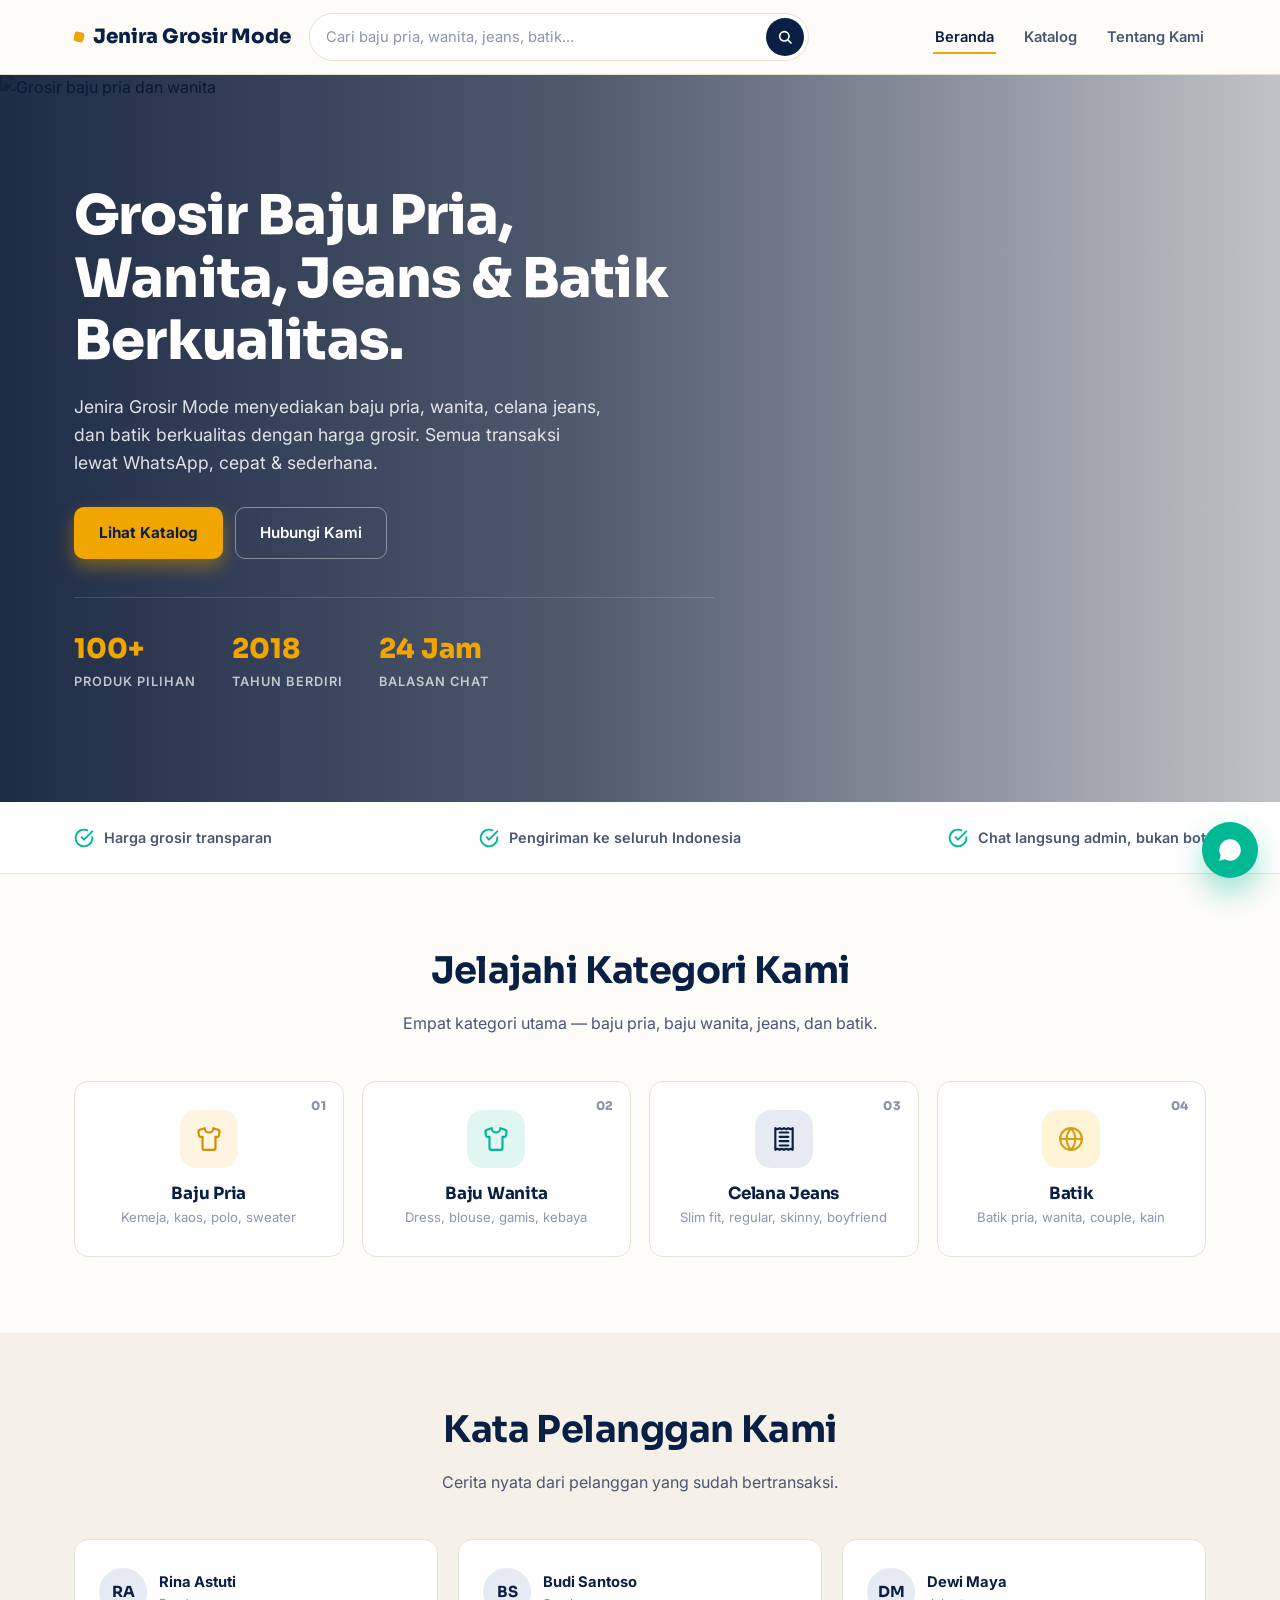
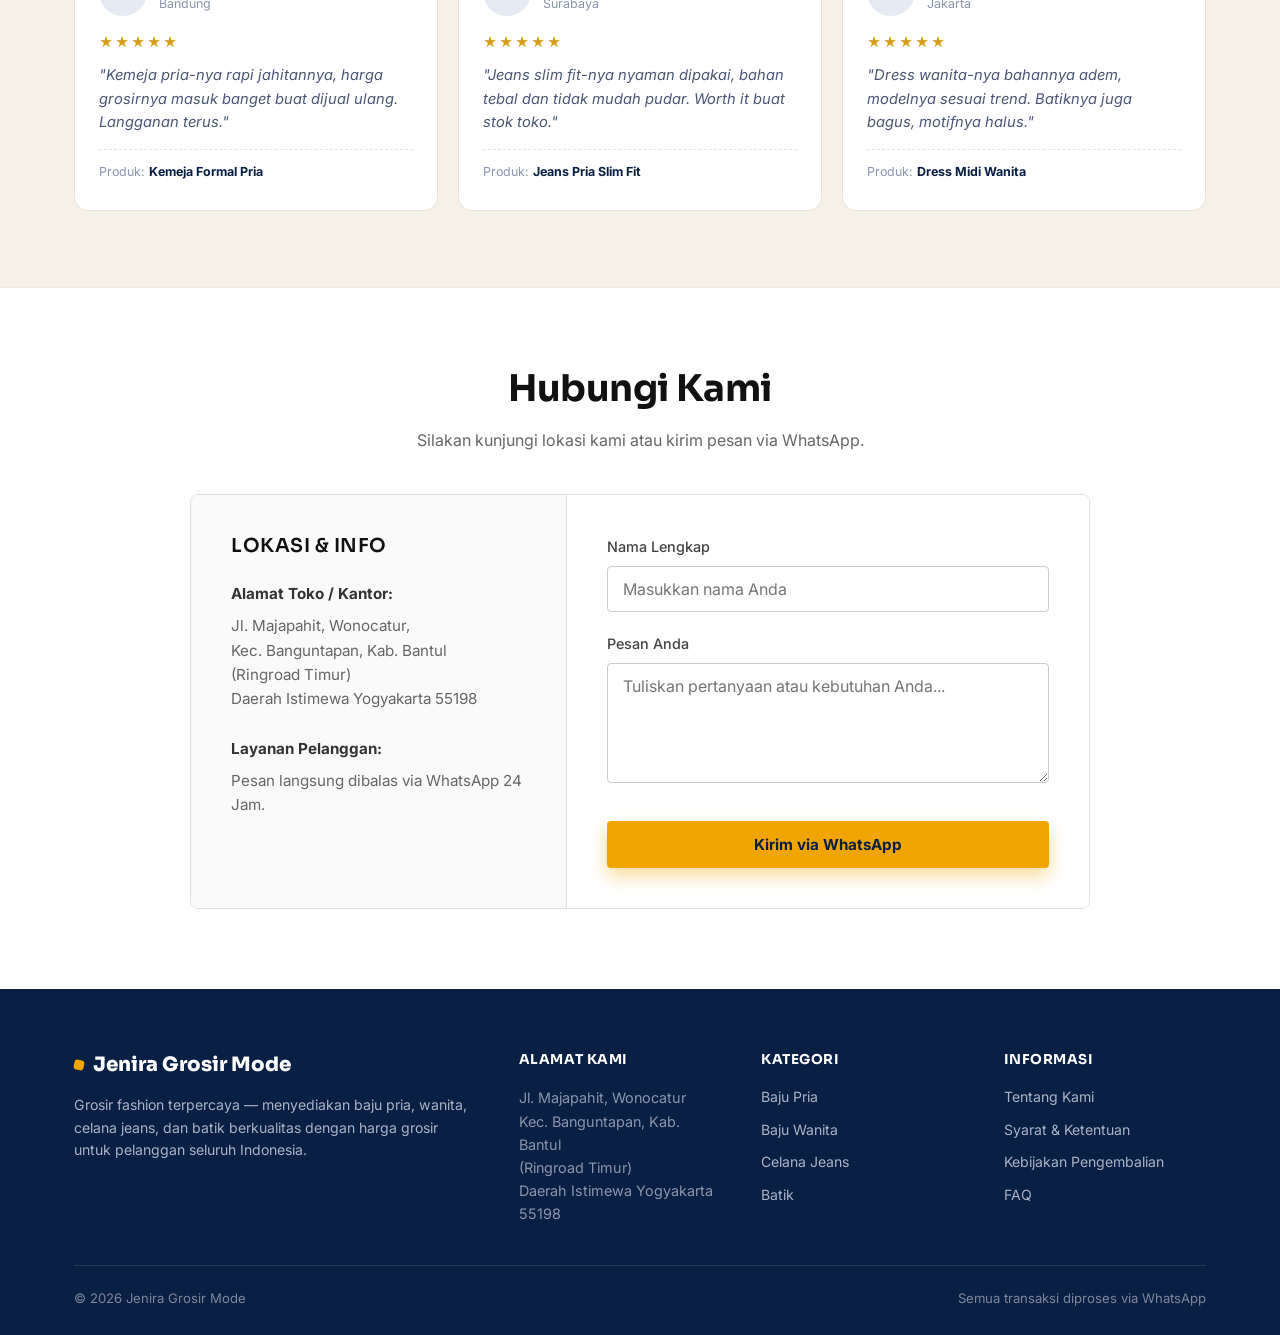
==== index.html @ 282722ea "first commit" ====
<!doctype html>
<html lang="id">
  <head>
    <meta charset="UTF-8" />
    <meta name="viewport" content="width=device-width, initial-scale=1.0" />
    <title>Jenira Grosir Mode — Grosir Baju Pria, Wanita, Jeans & Batik</title>
    <meta
      name="description"
      content="Jenira Grosir Mode: grosir fashion — baju pria, wanita, celana jeans, dan batik berkualitas dengan harga grosir. Pesan langsung via WhatsApp."
    />
    <link rel="stylesheet" href="style.css" />
  </head>
  <body>
    <!-- NAVBAR -->
    <nav class="navbar">
      <div class="container">
        <a href="index.html" class="logo"
          ><span class="dot"></span>Jenira Grosir Mode</a
        >
        <form class="search-bar" id="searchForm" role="search">
          <input
            type="text"
            id="searchInput"
            placeholder="Cari baju pria, wanita, jeans, batik..."
          />
          <button type="submit" aria-label="Cari">
            <svg
              viewBox="0 0 24 24"
              fill="none"
              stroke="currentColor"
              stroke-width="2.5"
              stroke-linecap="round"
            >
              <circle cx="11" cy="11" r="7"></circle>
              <line x1="21" y1="21" x2="16.65" y2="16.65"></line>
            </svg>
          </button>
        </form>
        <ul class="nav-menu">
          <li><a href="index.html" class="active">Beranda</a></li>
          <li><a href="katalog.html">Katalog</a></li>
          <li><a href="tentang.html">Tentang Kami</a></li>
        </ul>
        <button class="hamburger" id="hamburger" aria-label="Menu">
          <svg
            viewBox="0 0 24 24"
            fill="none"
            stroke="currentColor"
            stroke-width="2"
            stroke-linecap="round"
          >
            <line x1="3" y1="6" x2="21" y2="6"></line>
            <line x1="3" y1="12" x2="21" y2="12"></line>
            <line x1="3" y1="18" x2="21" y2="18"></line>
          </svg>
        </button>
      </div>
      <div class="mobile-menu" id="mobileMenu">
        <a href="index.html">Beranda</a>
        <a href="katalog.html">Katalog Produk</a>
        <a href="katalog.html#baju-pria">Baju Pria</a>
        <a href="katalog.html#baju-wanita">Baju Wanita</a>
        <a href="katalog.html#jeans">Celana Jeans</a>
        <a href="katalog.html#batik">Batik</a>
        <a href="tentang.html">Tentang Kami</a>
        <a href="tnc.html">Syarat & Ketentuan</a>
        <a href="refund.html">Kebijakan Pengembalian</a>
        <a href="faq.html">FAQ</a>
        <a href="#contact">Kontak</a>
      </div>
    </nav>

    <!-- HERO -->
    <section class="hero">
      <div class="hero-bg">
        <img
          src="https://images.pexels.com/photos/5239067/pexels-photo-5239067.jpeg?auto=compress&cs=tinysrgb&w=1600"
          alt="Grosir baju pria dan wanita"
        />
      </div>
      <div class="container">
        <div class="hero-inner">
          <h1>Grosir Baju Pria, Wanita, Jeans &amp; Batik Berkualitas.</h1>
          <p class="lead">
            Jenira Grosir Mode menyediakan baju pria, wanita, celana jeans, dan
            batik berkualitas dengan harga grosir. Semua transaksi lewat
            WhatsApp, cepat &amp; sederhana.
          </p>
          <div class="hero-cta">
            <a href="katalog.html" class="btn btn-accent">Lihat Katalog</a>
            <a href="#contact" class="btn btn-outline-light">Hubungi Kami</a>
          </div>
          <div class="hero-stats">
            <div class="hero-stat">
              <strong>100+</strong><span>Produk Pilihan</span>
            </div>
            <div class="hero-stat">
              <strong>2018</strong><span>Tahun Berdiri</span>
            </div>
            <div class="hero-stat">
              <strong>24 Jam</strong><span>Balasan Chat</span>
            </div>
          </div>
        </div>
      </div>
    </section>

    <!-- TRUST STRIP -->
    <div class="trust-strip">
      <div class="container">
        <div class="trust-item">
          <svg
            viewBox="0 0 24 24"
            fill="none"
            stroke="currentColor"
            stroke-width="2.2"
            stroke-linecap="round"
            stroke-linejoin="round"
          >
            <path d="M22 11.08V12a10 10 0 1 1-5.93-9.14"></path>
            <polyline points="22 4 12 14.01 9 11.01"></polyline>
          </svg>
          Harga grosir transparan
        </div>
        <div class="trust-item">
          <svg
            viewBox="0 0 24 24"
            fill="none"
            stroke="currentColor"
            stroke-width="2.2"
            stroke-linecap="round"
            stroke-linejoin="round"
          >
            <path d="M22 11.08V12a10 10 0 1 1-5.93-9.14"></path>
            <polyline points="22 4 12 14.01 9 11.01"></polyline>
          </svg>
          Pengiriman ke seluruh Indonesia
        </div>
        <div class="trust-item">
          <svg
            viewBox="0 0 24 24"
            fill="none"
            stroke="currentColor"
            stroke-width="2.2"
            stroke-linecap="round"
            stroke-linejoin="round"
          >
            <path d="M22 11.08V12a10 10 0 1 1-5.93-9.14"></path>
            <polyline points="22 4 12 14.01 9 11.01"></polyline>
          </svg>
          Chat langsung admin, bukan bot
        </div>
      </div>
    </div>

    <!-- KATEGORI -->
    <section>
      <div class="container">
        <div class="section-head center">
          <h2>Jelajahi Kategori Kami</h2>
          <p>Empat kategori utama — baju pria, baju wanita, jeans, dan batik.</p>
        </div>
        <div class="cat-grid">
          <a href="katalog.html#baju-pria" class="cat-card c-baju">
            <span class="cat-num">01</span>
            <div class="cat-icon">
              <svg
                viewBox="0 0 24 24"
                fill="none"
                stroke="currentColor"
                stroke-width="2"
                stroke-linecap="round"
                stroke-linejoin="round"
              >
                <path
                  d="M20.38 3.46 16 2a4 4 0 0 1-8 0L3.62 3.46a2 2 0 0 0-1.34 2.23l.58 3.47a1 1 0 0 0 .99.84H6v10a2 2 0 0 0 2 2h8a2 2 0 0 0 2-2V10h2.15a1 1 0 0 0 .99-.84l.58-3.47a2 2 0 0 0-1.34-2.23z"
                ></path>
              </svg>
            </div>
            <h3>Baju Pria</h3>
            <p>Kemeja, kaos, polo, sweater</p>
          </a>
          <a href="katalog.html#baju-wanita" class="cat-card c-software">
            <span class="cat-num">02</span>
            <div class="cat-icon">
              <svg
                viewBox="0 0 24 24"
                fill="none"
                stroke="currentColor"
                stroke-width="2"
                stroke-linecap="round"
                stroke-linejoin="round"
              >
                <path
                  d="M20.38 3.46 16 2a4 4 0 0 1-8 0L3.62 3.46a2 2 0 0 0-1.34 2.23l.58 3.47a1 1 0 0 0 .99.84H6v10a2 2 0 0 0 2 2h8a2 2 0 0 0 2-2V10h2.15a1 1 0 0 0 .99-.84l.58-3.47a2 2 0 0 0-1.34-2.23z"
                ></path>
              </svg>
            </div>
            <h3>Baju Wanita</h3>
            <p>Dress, blouse, gamis, kebaya</p>
          </a>
          <a href="katalog.html#jeans" class="cat-card c-tour">
            <span class="cat-num">03</span>
            <div class="cat-icon">
              <svg
                viewBox="0 0 24 24"
                fill="none"
                stroke="currentColor"
                stroke-width="2"
                stroke-linecap="round"
                stroke-linejoin="round"
              >
                <path d="M4 2v20l2-1 2 1 2-1 2 1 2-1 2 1 2-1 2 1V2l-2 1-2-1-2 1-2-1-2 1-2-1-2 1Z" />
                <path d="M8 6h8M8 10h8M8 14h8M8 18h8" />
              </svg>
            </div>
            <h3>Celana Jeans</h3>
            <p>Slim fit, regular, skinny, boyfriend</p>
          </a>
          <a href="katalog.html#batik" class="cat-card c-batik">
            <span class="cat-num">04</span>
            <div class="cat-icon">
              <svg
                viewBox="0 0 24 24"
                fill="none"
                stroke="currentColor"
                stroke-width="2"
                stroke-linecap="round"
                stroke-linejoin="round"
              >
                <circle cx="12" cy="12" r="10" />
                <path d="M12 2a15.3 15.3 0 0 1 4 10 15.3 15.3 0 0 1-4 10 15.3 15.3 0 0 1-4-10 15.3 15.3 0 0 1 4-10z" />
                <path d="M2 12h20" />
              </svg>
            </div>
            <h3>Batik</h3>
            <p>Batik pria, wanita, couple, kain</p>
          </a>
        </div>
      </div>
    </section>

    <!-- ULASAN -->
    <section style="background: var(--bg-alt)">
      <div class="container">
        <div class="section-head center">
          <h2>Kata Pelanggan Kami</h2>
          <p>Cerita nyata dari pelanggan yang sudah bertransaksi.</p>
        </div>
        <div class="review-grid">
          <div class="review-card">
            <div class="review-head">
              <div class="review-avatar">RA</div>
              <div>
                <div class="review-name">Rina Astuti</div>
                <div class="review-loc">Bandung</div>
              </div>
            </div>
            <div class="review-stars">★★★★★</div>
            <p class="review-text">
              "Kemeja pria-nya rapi jahitannya, harga grosirnya masuk banget
              buat dijual ulang. Langganan terus."
            </p>
            <div class="review-produk">
              Produk: <strong>Kemeja Formal Pria</strong>
            </div>
          </div>
          <div class="review-card">
            <div class="review-head">
              <div class="review-avatar">BS</div>
              <div>
                <div class="review-name">Budi Santoso</div>
                <div class="review-loc">Surabaya</div>
              </div>
            </div>
            <div class="review-stars">★★★★★</div>
            <p class="review-text">
              "Jeans slim fit-nya nyaman dipakai, bahan tebal dan tidak mudah
              pudar. Worth it buat stok toko."
            </p>
            <div class="review-produk">
              Produk: <strong>Jeans Pria Slim Fit</strong>
            </div>
          </div>
          <div class="review-card">
            <div class="review-head">
              <div class="review-avatar">DM</div>
              <div>
                <div class="review-name">Dewi Maya</div>
                <div class="review-loc">Jakarta</div>
              </div>
            </div>
            <div class="review-stars">★★★★★</div>
            <p class="review-text">
              "Dress wanita-nya bahannya adem, modelnya sesuai trend. Batiknya
              juga bagus, motifnya halus."
            </p>
            <div class="review-produk">
              Produk: <strong>Dress Midi Wanita</strong>
            </div>
          </div>
        </div>
      </div>
    </section>

    <!-- KONTAK -->
    <section
      class="contact-section"
      id="contact"
      style="
        padding: 80px 0;
        background-color: #ffffff;
        border-top: 1px solid #eaeaea;
      "
    >
      <div class="container">
        <div class="section-head center" style="margin-bottom: 40px">
          <h2 style="color: #111">Hubungi Kami</h2>
          <p style="color: #666">
            Silakan kunjungi lokasi kami atau kirim pesan via WhatsApp.
          </p>
        </div>

        <div
          style="
            display: flex;
            flex-wrap: wrap;
            max-width: 900px;
            margin: 0 auto;
            border: 1px solid #e0e0e0;
            border-radius: 8px;
            overflow: hidden;
          "
        >
          <div
            style="
              flex: 1;
              min-width: 300px;
              background: #fafafa;
              padding: 40px;
              border-right: 1px solid #e0e0e0;
            "
          >
            <h3
              style="
                font-size: 1.2rem;
                margin-bottom: 25px;
                color: #111;
                font-weight: 600;
                text-transform: uppercase;
                letter-spacing: 0.5px;
              "
            >
              Lokasi & Info
            </h3>

            <div style="margin-bottom: 25px">
              <strong
                style="
                  display: block;
                  margin-bottom: 8px;
                  font-size: 0.95rem;
                  color: #333;
                "
                >Alamat Toko / Kantor:</strong
              >
              <p
                style="
                  margin: 0;
                  line-height: 1.6;
                  font-size: 0.95rem;
                  color: #666;
                "
              >
                Jl. Majapahit, Wonocatur,<br />
                Kec. Banguntapan, Kab. Bantul<br />
                (Ringroad Timur)<br />
                Daerah Istimewa Yogyakarta 55198
              </p>
            </div>

            <div style="margin-bottom: 25px">
              <strong
                style="
                  display: block;
                  margin-bottom: 8px;
                  font-size: 0.95rem;
                  color: #333;
                "
                >Layanan Pelanggan:</strong
              >
              <p style="margin: 0; font-size: 0.95rem; color: #666">
                Pesan langsung dibalas via WhatsApp 24 Jam.
              </p>
            </div>
          </div>

          <div
            style="
              flex: 1.5;
              min-width: 300px;
              padding: 40px;
              background: #ffffff;
            "
          >
            <form
              id="contactForm"
              style="display: flex; flex-direction: column; gap: 20px"
            >
              <div class="form-group" style="margin-bottom: 0">
                <label
                  for="nama"
                  style="
                    display: block;
                    margin-bottom: 8px;
                    font-weight: 500;
                    font-size: 0.9rem;
                    color: #444;
                  "
                  >Nama Lengkap</label
                >
                <input
                  type="text"
                  id="nama"
                  required
                  placeholder="Masukkan nama Anda"
                  style="
                    width: 100%;
                    box-sizing: border-box;
                    padding: 12px 15px;
                    border: 1px solid #ccc;
                    border-radius: 4px;
                    font-size: 1rem;
                    outline: none;
                    background: #fff;
                    transition: border-color 0.2s;
                  "
                  onfocus="this.style.borderColor = '#888'"
                  onblur="this.style.borderColor = '#ccc'"
                />
              </div>

              <div class="form-group" style="margin-bottom: 0">
                <label
                  for="pesan"
                  style="
                    display: block;
                    margin-bottom: 8px;
                    font-weight: 500;
                    font-size: 0.9rem;
                    color: #444;
                  "
                  >Pesan Anda</label
                >
                <textarea
                  id="pesan"
                  required
                  placeholder="Tuliskan pertanyaan atau kebutuhan Anda..."
                  style="
                    width: 100%;
                    box-sizing: border-box;
                    padding: 12px 15px;
                    border: 1px solid #ccc;
                    border-radius: 4px;
                    font-size: 1rem;
                    outline: none;
                    min-height: 120px;
                    resize: vertical;
                    background: #fff;
                    transition: border-color 0.2s;
                  "
                  onfocus="this.style.borderColor = '#888'"
                  onblur="this.style.borderColor = '#ccc'"
                ></textarea>
              </div>

              <button
                type="submit"
                class="btn btn-accent btn-block"
                style="margin-top: 10px; border-radius: 4px"
              >
                Kirim via WhatsApp
              </button>
            </form>
          </div>
        </div>
      </div>
    </section>

    <!-- FOOTER -->
    <footer>
      <div class="container">
        <div class="footer-top">
          <div>
            <a href="index.html" class="logo"
              ><span class="dot"></span>Jenira Grosir Mode</a
            >
            <p>
              Grosir fashion terpercaya — menyediakan baju pria, wanita, celana
              jeans, dan batik berkualitas dengan harga grosir untuk pelanggan
              seluruh Indonesia.
            </p>
          </div>

          <div class="footer-col">
            <h5>Alamat Kami</h5>
            <address
              style="
                font-style: normal;
                opacity: 0.8;
                font-size: 0.9rem;
                line-height: 1.6;
              "
            >
              Jl. Majapahit, Wonocatur<br />
              Kec. Banguntapan, Kab. Bantul<br />
              (Ringroad Timur)<br />
              Daerah Istimewa Yogyakarta 55198
            </address>
          </div>

          <div class="footer-col">
            <h5>Kategori</h5>
            <a href="katalog.html#baju-pria">Baju Pria</a>
            <a href="katalog.html#baju-wanita">Baju Wanita</a>
            <a href="katalog.html#jeans">Celana Jeans</a>
            <a href="katalog.html#batik">Batik</a>
          </div>

          <div class="footer-col">
            <h5>Informasi</h5>
            <a href="tentang.html">Tentang Kami</a>
            <a href="tnc.html">Syarat & Ketentuan</a>
            <a href="refund.html">Kebijakan Pengembalian</a>
            <a href="faq.html">FAQ</a>
          </div>
        </div>
        <div class="footer-bottom">
          <span>© 2026 Jenira Grosir Mode</span>
          <span>Semua transaksi diproses via WhatsApp</span>
        </div>
      </div>
    </footer>

    <a href="#" class="wa-float" id="waFloat" aria-label="Chat WhatsApp">
      <svg viewBox="0 0 24 24" fill="currentColor">
        <path
          d="M12.04 2C6.58 2 2.13 6.45 2.13 11.91c0 1.75.46 3.45 1.32 4.95L2 22l5.29-1.39a9.87 9.87 0 0 0 4.75 1.21h.01c5.46 0 9.9-4.45 9.9-9.91C21.96 6.45 17.5 2 12.04 2z"
        />
      </svg>
    </a>

    <script src="script.js"></script>
  </body>
</html>
---- style.css ----
/* =========================================================
   Jenira Grosir Mode — style.css
   ========================================================= */

@import url("https://fonts.googleapis.com/css2?family=Sora:wght@400;600;700;800&family=Inter:wght@400;500;600;700&display=swap");

:root {
  --bg: #fdfcf9;
  --bg-alt: #f5f1e8;
  --surface: #fff;
  --border: #e8e2d5;
  --ink: #0a1f44;
  --ink-soft: #4a5674;
  --ink-faint: #8b95ad;
  --primary: #0a1f44;
  --primary-dark: #061532;
  --primary-tint: #e6eaf2;
  --accent: #f0a500;
  --accent-dark: #d18f00;
  --accent-tint: #fef4e0;
  --mint: #00b894;
  --mint-tint: #e0f7f1;
  --gold: #d4a017;
  --radius-s: 10px;
  --radius-m: 14px;
  --radius-l: 22px;
  --shadow-sm: 0 1px 2px rgba(10, 31, 68, 0.05);
  --shadow-md: 0 10px 24px rgba(10, 31, 68, 0.08);
  --container: 1180px;
}

*,
*::before,
*::after {
  box-sizing: border-box;
}
html {
  scroll-behavior: smooth;
}
body {
  margin: 0;
  background: var(--bg);
  color: var(--ink);
  font-family: "Inter", system-ui, sans-serif;
  font-size: 16px;
  line-height: 1.6;
  -webkit-font-smoothing: antialiased;
}
h1,
h2,
h3,
h4 {
  font-family: "Sora", "Inter", system-ui, sans-serif;
  color: var(--ink);
  line-height: 1.15;
  margin: 0 0 0.5em;
  letter-spacing: -0.015em;
}
p {
  margin: 0 0 1em;
  color: var(--ink-soft);
}
a {
  color: inherit;
  text-decoration: none;
}
img {
  max-width: 100%;
  display: block;
}
button {
  font-family: inherit;
  cursor: pointer;
  border: none;
  background: none;
}
ul {
  margin: 0;
  padding: 0;
  list-style: none;
}

.container {
  width: 100%;
  max-width: var(--container);
  margin: 0 auto;
  padding: 0 24px;
}
section {
  padding: 76px 0;
}
@media (max-width: 720px) {
  section {
    padding: 52px 0;
  }
}

.section-head {
  max-width: 620px;
  margin-bottom: 44px;
}
.section-head h2 {
  font-size: clamp(1.7rem, 3vw, 2.3rem);
}
.section-head.center {
  margin-left: auto;
  margin-right: auto;
  text-align: center;
}

/* =========================================================
   BUTTONS
   ========================================================= */
.btn {
  display: inline-flex;
  align-items: center;
  justify-content: center;
  gap: 9px;
  padding: 13px 24px;
  border-radius: var(--radius-s);
  font-weight: 600;
  font-size: 0.95rem;
  transition:
    transform 0.15s,
    box-shadow 0.15s,
    background-color 0.15s,
    border-color 0.15s;
  white-space: nowrap;
  cursor: pointer;
  border: 1px solid transparent;
  font-family: inherit;
}
.btn:active {
  transform: translateY(1px);
}
.btn svg {
  width: 18px;
  height: 18px;
  flex-shrink: 0;
}
.btn-accent {
  background: var(--accent);
  color: var(--ink);
  box-shadow: 0 8px 18px rgba(240, 165, 0, 0.4);
  font-weight: 700;
}
.btn-accent:hover {
  background: var(--accent-dark);
  box-shadow: 0 12px 24px rgba(240, 165, 0, 0.5);
}
.btn-primary {
  background: var(--ink);
  color: #fff;
}
.btn-primary:hover {
  background: var(--primary-dark);
}
.btn-ghost {
  background: transparent;
  color: var(--ink);
  border-color: var(--border);
}
.btn-ghost:hover {
  border-color: var(--ink);
  background: var(--surface);
}
.btn-outline-light {
  background: transparent;
  color: #fff;
  border-color: rgba(255, 255, 255, 0.4);
  backdrop-filter: blur(6px);
}
.btn-outline-light:hover {
  border-color: #fff;
  background: rgba(255, 255, 255, 0.1);
}
.btn-block {
  width: 100%;
}
.btn-sm {
  padding: 9px 15px;
  font-size: 0.88rem;
}

/* =========================================================
   NAVBAR
   ========================================================= */
.navbar {
  position: sticky;
  top: 0;
  z-index: 100;
  background: rgba(253, 252, 249, 0.92);
  backdrop-filter: blur(10px);
  border-bottom: 1px solid var(--border);
}
.navbar .container {
  display: flex;
  align-items: center;
  gap: 18px;
  height: 74px;
}
.logo {
  display: flex;
  align-items: center;
  gap: 9px;
  font-family: "Sora", sans-serif;
  font-weight: 800;
  font-size: 1.24rem;
  color: var(--ink);
  flex-shrink: 0;
}
.logo .dot {
  width: 10px;
  height: 10px;
  border-radius: 3px;
  background: var(--accent);
  display: inline-block;
  transform: rotate(12deg);
}

.search-bar {
  flex: 1;
  max-width: 500px;
  display: flex;
  align-items: center;
  background: var(--surface);
  border: 1px solid var(--border);
  border-radius: 999px;
  padding: 4px 4px 4px 16px;
  transition:
    border-color 0.15s,
    box-shadow 0.15s;
}
.search-bar:focus-within {
  border-color: var(--ink);
  box-shadow: 0 0 0 3px rgba(10, 31, 68, 0.08);
}
.search-bar input {
  flex: 1;
  border: none;
  outline: none;
  background: transparent;
  font-family: inherit;
  font-size: 0.92rem;
  padding: 8px 0;
  color: var(--ink);
}
.search-bar input::placeholder {
  color: var(--ink-faint);
}
.search-bar button {
  width: 38px;
  height: 38px;
  border-radius: 50%;
  background: var(--ink);
  color: #fff;
  display: grid;
  place-items: center;
  flex-shrink: 0;
  transition: background 0.15s;
}
.search-bar button:hover {
  background: var(--accent);
  color: var(--ink);
}
.search-bar button svg {
  width: 16px;
  height: 16px;
}

.nav-menu {
  display: flex;
  align-items: center;
  gap: 26px;
  margin-left: auto;
}
.nav-menu a {
  font-weight: 600;
  font-size: 0.92rem;
  color: var(--ink-soft);
  padding: 6px 2px;
  border-bottom: 2px solid transparent;
  transition:
    color 0.15s,
    border-color 0.15s;
}
.nav-menu a:hover,
.nav-menu a.active {
  color: var(--ink);
  border-color: var(--accent);
}

.hamburger {
  display: none;
  width: 42px;
  height: 42px;
  border-radius: 12px;
  background: var(--surface);
  border: 1px solid var(--border);
  align-items: center;
  justify-content: center;
  flex-shrink: 0;
}
.hamburger svg {
  width: 20px;
  height: 20px;
}
.mobile-menu {
  display: none;
  position: absolute;
  top: 74px;
  left: 0;
  right: 0;
  background: var(--surface);
  border-bottom: 1px solid var(--border);
  flex-direction: column;
  padding: 8px 24px 16px;
  z-index: 99;
}
.mobile-menu.open {
  display: flex;
}
.mobile-menu a {
  padding: 13px 0;
  border-bottom: 1px solid var(--border);
  font-weight: 600;
  font-size: 0.94rem;
  color: var(--ink-soft);
}
.mobile-menu a:last-child {
  border-bottom: none;
}

@media (max-width: 920px) {
  .search-bar {
    max-width: none;
  }
  .nav-menu {
    display: none;
  }
  .hamburger {
    display: flex;
  }
}
@media (max-width: 560px) {
  .search-bar {
    display: none;
  }
}

/* =========================================================
   HERO (index)
   ========================================================= */
.hero {
  position: relative;
  min-height: 620px;
  display: flex;
  align-items: center;
  overflow: hidden;
  padding: 0;
}
.hero-bg {
  position: absolute;
  inset: 0;
  z-index: 0;
}
.hero-bg img {
  width: 100%;
  height: 100%;
  object-fit: cover;
  object-position: center;
}
.hero::before {
  content: "";
  position: absolute;
  inset: 0;
  z-index: 1;
  background: linear-gradient(
    90deg,
    rgba(6, 21, 50, 0.9) 0%,
    rgba(6, 21, 50, 0.7) 45%,
    rgba(6, 21, 50, 0.25) 100%
  );
}
.hero .container {
  position: relative;
  z-index: 2;
  padding: 110px 24px 110px;
}
.hero-inner {
  max-width: 640px;
  color: #fff;
}
.hero h1 {
  color: #fff;
  font-size: clamp(2.1rem, 4.8vw, 3.4rem);
  max-width: 17ch;
  margin-bottom: 20px;
  font-weight: 800;
}
.hero h1 em {
  font-style: normal;
  color: var(--accent);
}
.hero p.lead {
  color: rgba(255, 255, 255, 0.85);
  font-size: 1.1rem;
  max-width: 48ch;
  margin-bottom: 30px;
}
.hero-cta {
  display: flex;
  gap: 12px;
  flex-wrap: wrap;
  margin-bottom: 38px;
}
.hero-stats {
  display: flex;
  gap: 36px;
  padding-top: 30px;
  border-top: 1px solid rgba(255, 255, 255, 0.15);
  flex-wrap: wrap;
}
.hero-stat {
  display: flex;
  flex-direction: column;
}
.hero-stat strong {
  font-family: "Sora", sans-serif;
  font-size: 1.7rem;
  font-weight: 800;
  color: var(--accent);
}
.hero-stat span {
  font-size: 0.8rem;
  color: rgba(255, 255, 255, 0.7);
  text-transform: uppercase;
  letter-spacing: 0.08em;
  font-weight: 600;
}
@media (max-width: 640px) {
  .hero {
    min-height: 520px;
  }
  .hero .container {
    padding: 70px 22px;
  }
  .hero::before {
    background: linear-gradient(
      180deg,
      rgba(6, 21, 50, 0.75) 0%,
      rgba(6, 21, 50, 0.85) 100%
    );
  }
  .hero-stats {
    gap: 24px;
    padding-top: 24px;
  }
  .hero-stat strong {
    font-size: 1.4rem;
  }
}

/* =========================================================
   TRUST STRIP
   ========================================================= */
.trust-strip {
  background: var(--surface);
  border-bottom: 1px solid var(--border);
  padding: 24px 0;
}
.trust-strip .container {
  display: flex;
  justify-content: space-between;
  flex-wrap: wrap;
  gap: 16px 40px;
}
.trust-item {
  display: flex;
  align-items: center;
  gap: 10px;
  font-weight: 600;
  font-size: 0.9rem;
  color: var(--ink-soft);
}
.trust-item svg {
  width: 20px;
  height: 20px;
  color: var(--mint);
  flex-shrink: 0;
}

/* =========================================================
   KATEGORI
   ========================================================= */
.cat-grid {
  display: grid;
  grid-template-columns: repeat(4, 1fr);
  gap: 18px;
}
@media (max-width: 860px) {
  .cat-grid {
    grid-template-columns: repeat(2, 1fr);
  }
}
@media (max-width: 520px) {
  .cat-grid {
    grid-template-columns: 1fr;
  }
}

.cat-card {
  background: var(--surface);
  border: 1px solid var(--border);
  border-radius: var(--radius-m);
  padding: 28px 22px;
  text-align: center;
  transition:
    transform 0.18s,
    box-shadow 0.18s,
    border-color 0.18s;
  position: relative;
  overflow: hidden;
}
.cat-card:hover {
  transform: translateY(-5px);
  box-shadow: var(--shadow-md);
  border-color: var(--ink);
}
.cat-num {
  position: absolute;
  top: 14px;
  right: 16px;
  font-family: "Sora", sans-serif;
  font-weight: 800;
  font-size: 0.75rem;
  color: var(--ink-faint);
  letter-spacing: 0.06em;
}
.cat-card .cat-icon {
  width: 58px;
  height: 58px;
  border-radius: 16px;
  display: grid;
  place-items: center;
  margin: 0 auto 16px;
}
.cat-card .cat-icon svg {
  width: 26px;
  height: 26px;
}
.cat-card.c-baju .cat-icon {
  background: var(--accent-tint);
  color: var(--accent-dark);
}
.cat-card.c-software .cat-icon {
  background: var(--mint-tint);
  color: var(--mint);
}
.cat-card.c-tour .cat-icon {
  background: var(--primary-tint);
  color: var(--primary);
}
.cat-card.c-batik .cat-icon {
  background: #fff4d6;
  color: var(--gold);
}
.cat-card h3 {
  font-size: 1.05rem;
  margin-bottom: 4px;
}
.cat-card p {
  font-size: 0.82rem;
  margin: 0;
  color: var(--ink-faint);
}

/* =========================================================
   REVIEWS
   ========================================================= */
.review-grid {
  display: grid;
  grid-template-columns: repeat(3, 1fr);
  gap: 20px;
}
.review-card {
  background: var(--surface);
  border: 1px solid var(--border);
  border-radius: var(--radius-m);
  padding: 28px 24px;
  transition:
    border-color 0.15s,
    box-shadow 0.15s;
}
.review-card:hover {
  border-color: var(--ink);
  box-shadow: var(--shadow-sm);
}
.review-head {
  display: flex;
  align-items: center;
  gap: 12px;
  margin-bottom: 16px;
}
.review-avatar {
  width: 48px;
  height: 48px;
  border-radius: 50%;
  background: var(--primary-tint);
  color: var(--primary);
  display: grid;
  place-items: center;
  font-weight: 700;
  font-family: "Sora", sans-serif;
  flex-shrink: 0;
  font-size: 0.95rem;
}
.review-name {
  font-weight: 700;
  font-size: 0.92rem;
}
.review-loc {
  font-size: 0.78rem;
  color: var(--ink-faint);
}
.review-stars {
  color: var(--gold);
  font-size: 0.85rem;
  margin-bottom: 10px;
  letter-spacing: 2px;
}
.review-text {
  font-size: 0.92rem;
  color: var(--ink-soft);
  margin-bottom: 14px;
  font-style: italic;
}
.review-produk {
  font-size: 0.78rem;
  color: var(--ink-faint);
  border-top: 1px dashed var(--border);
  padding-top: 12px;
}
.review-produk strong {
  color: var(--ink);
}
@media (max-width: 860px) {
  .review-grid {
    grid-template-columns: 1fr;
  }
}

/* =========================================================
   CONTACT
   ========================================================= */
.contact-section {
  background: var(--bg-alt);
}
.contact-wrap {
  max-width: 640px;
  margin: 0 auto;
  background: var(--surface);
  border: 1px solid var(--border);
  border-radius: var(--radius-l);
  padding: 42px;
  box-shadow: var(--shadow-sm);
}
.form-group {
  margin-bottom: 20px;
}
.form-group label {
  display: block;
  font-weight: 600;
  font-size: 0.88rem;
  margin-bottom: 6px;
  color: var(--ink);
}
.form-group input,
.form-group textarea {
  width: 100%;
  border: 1px solid var(--border);
  border-radius: var(--radius-s);
  padding: 12px 15px;
  font-family: inherit;
  font-size: 0.95rem;
  color: var(--ink);
  background: var(--bg);
  transition:
    border-color 0.15s,
    box-shadow 0.15s;
  outline: none;
}
.form-group input:focus,
.form-group textarea:focus {
  border-color: var(--accent);
  box-shadow: 0 0 0 3px rgba(240, 165, 0, 0.15);
  background: var(--surface);
}
.form-group textarea {
  resize: vertical;
  min-height: 120px;
}
@media (max-width: 560px) {
  .contact-wrap {
    padding: 28px 22px;
  }
}

/* =========================================================
   BREADCRUMB
   ========================================================= */
.breadcrumb {
  padding: 20px 0 8px;
  font-size: 0.84rem;
  color: var(--ink-faint);
}
.breadcrumb a {
  color: var(--ink-soft);
}
.breadcrumb a:hover {
  color: var(--accent);
}
.breadcrumb span {
  margin: 0 8px;
  color: var(--ink-faint);
}

/* =========================================================
   CATALOG HEAD + STICKY TABS
   ========================================================= */
.catalog-head {
  padding: 16px 0 32px;
}
.catalog-head h1 {
  font-size: clamp(1.8rem, 3.4vw, 2.5rem);
}
.catalog-head p {
  max-width: 52ch;
}

.sticky-tabs-wrap {
  position: sticky;
  top: 74px;
  z-index: 80;
  background: var(--bg);
  border-bottom: 1px solid var(--border);
  box-shadow: 0 4px 14px rgba(10, 31, 68, 0.04);
}
.sticky-tabs {
  display: flex;
  gap: 8px;
  overflow-x: auto;
  padding: 12px 0;
  scrollbar-width: none;
}
.sticky-tabs::-webkit-scrollbar {
  display: none;
}
.tab-btn {
  display: inline-flex;
  align-items: center;
  gap: 8px;
  padding: 10px 20px;
  border-radius: 999px;
  background: var(--surface);
  border: 1px solid var(--border);
  color: var(--ink-soft);
  font-weight: 600;
  font-size: 0.88rem;
  white-space: nowrap;
  transition: all 0.18s;
  font-family: inherit;
  cursor: pointer;
}
.tab-btn:hover {
  border-color: var(--ink);
  color: var(--ink);
}
.tab-btn.active {
  background: var(--ink);
  color: #fff;
  border-color: var(--ink);
}

.cat-section {
  padding: 64px 0 40px;
  scroll-margin-top: 140px;
}
.cat-section-head {
  margin-bottom: 30px;
}
.cat-section-head h2 {
  font-size: 1.5rem;
  margin-bottom: 4px;
  display: inline-flex;
  align-items: center;
  gap: 12px;
}
.cat-section-head .cat-badge {
  background: var(--accent);
  color: var(--ink);
  font-size: 0.72rem;
  font-weight: 800;
  padding: 3px 10px;
  border-radius: 999px;
  font-family: "Sora", sans-serif;
  letter-spacing: 0.03em;
}
.cat-section-head p {
  font-size: 0.94rem;
  margin: 0;
  max-width: 56ch;
}

.subgroup-head {
  font-size: 1.05rem;
  font-weight: 700;
  color: var(--ink);
  margin: 32px 0 16px;
  padding-bottom: 10px;
  border-bottom: 1px dashed var(--border);
  display: inline-flex;
  align-items: center;
  gap: 10px;
  font-family: "Sora", sans-serif;
}
.subgroup-head::before {
  content: "";
  width: 24px;
  height: 2px;
  background: var(--accent);
  display: inline-block;
}
.cat-section .subgroup-head:first-of-type {
  margin-top: 8px;
}

/* =========================================================
   PRODUCT GRID
   ========================================================= */
.product-grid {
  display: grid;
  grid-template-columns: repeat(4, 1fr);
  gap: 18px;
}
@media (max-width: 1024px) {
  .product-grid {
    grid-template-columns: repeat(3, 1fr);
  }
}
@media (max-width: 640px) {
  .product-grid {
    grid-template-columns: repeat(2, 1fr);
    gap: 12px;
  }
}

.product-card {
  background: var(--surface);
  border: 1px solid var(--border);
  border-radius: var(--radius-m);
  overflow: hidden;
  cursor: pointer;
  transition:
    transform 0.18s,
    box-shadow 0.18s,
    border-color 0.18s;
  display: flex;
  flex-direction: column;
}
.product-card:hover {
  transform: translateY(-4px);
  box-shadow: var(--shadow-md);
  border-color: var(--ink);
}
.product-card .p-img {
  aspect-ratio: 1/1;
  background: var(--bg-alt);
  overflow: hidden;
}
.product-card .p-img img {
  width: 100%;
  height: 100%;
  object-fit: cover;
  transition: transform 0.4s;
}
.product-card:hover .p-img img {
  transform: scale(1.08);
}
.product-card .p-body {
  padding: 14px;
  display: flex;
  flex-direction: column;
  gap: 6px;
  flex: 1;
}
.product-card .p-cat {
  font-size: 0.68rem;
  letter-spacing: 0.08em;
  text-transform: uppercase;
  font-weight: 700;
  color: var(--accent-dark);
}
.product-card h4 {
  font-size: 0.9rem;
  line-height: 1.35;
  margin: 0;
  font-weight: 600;
  display: -webkit-box;
  -webkit-line-clamp: 2;
  -webkit-box-orient: vertical;
  overflow: hidden;
  min-height: 2.4em;
}
.product-card .p-price {
  font-family: "Sora", sans-serif;
  font-weight: 700;
  font-size: 1rem;
  color: var(--ink);
}
.product-card .p-price small {
  font-weight: 500;
  font-size: 0.72rem;
  color: var(--ink-faint);
  margin-left: 2px;
}
.product-card .p-meta {
  display: flex;
  justify-content: space-between;
  align-items: center;
  font-size: 0.72rem;
  color: var(--ink-faint);
  margin-top: auto;
  padding-top: 6px;
  border-top: 1px dashed var(--border);
}
.product-card .p-rating {
  display: inline-flex;
  align-items: center;
  gap: 3px;
  color: var(--gold);
  font-weight: 600;
}
.product-card .p-rating svg {
  width: 12px;
  height: 12px;
  fill: currentColor;
}
.product-card .p-loc {
  display: inline-flex;
  align-items: center;
  gap: 3px;
}
.product-card .p-loc svg {
  width: 11px;
  height: 11px;
}
.product-card.highlight {
  border: 2px solid var(--accent);
  box-shadow:
    0 0 0 4px rgba(240, 165, 0, 0.18),
    0 12px 28px rgba(240, 165, 0, 0.22);
  animation: pulseGold 1s ease;
}

@keyframes pulseGold {
  0% {
    transform: scale(1);
  }
  50% {
    transform: scale(1.03);
  }
  100% {
    transform: scale(1);
  }
}

/* =========================================================
   CTA BOTTOM
   ========================================================= */
.cta-bottom {
  background: var(--ink);
  color: #fff;
  border-radius: var(--radius-l);
  padding: 48px 42px;
  display: flex;
  align-items: center;
  justify-content: space-between;
  gap: 26px;
  flex-wrap: wrap;
  position: relative;
  overflow: hidden;
}
.cta-bottom::after {
  content: "";
  position: absolute;
  bottom: -60px;
  right: -60px;
  width: 220px;
  height: 220px;
  border-radius: 50%;
  background: rgba(240, 165, 0, 0.12);
}
.cta-bottom > * {
  position: relative;
  z-index: 1;
}
.cta-bottom h2 {
  color: #fff;
  font-size: clamp(1.3rem, 2.6vw, 1.8rem);
  margin-bottom: 6px;
  max-width: 22ch;
}
.cta-bottom p {
  color: #c6cddd;
  margin: 0;
  max-width: 42ch;
}

/* =========================================================
   FOOTER
   ========================================================= */
footer {
  background: var(--ink);
  color: #aab3c5;
  padding: 60px 0 26px;
}
.footer-top {
  display: grid;
  grid-template-columns: 2fr 1fr 1fr 1fr;
  gap: 40px;
  margin-bottom: 40px;
}
footer .logo {
  color: #fff;
  margin-bottom: 14px;
}
footer h5 {
  font-family: "Sora", sans-serif;
  font-size: 0.85rem;
  color: #fff;
  margin: 0 0 16px;
  letter-spacing: 0.04em;
  text-transform: uppercase;
  font-weight: 700;
}
footer p {
  font-size: 0.88rem;
  color: #aab3c5;
  max-width: 44ch;
}
.footer-col a {
  display: block;
  font-size: 0.88rem;
  color: #aab3c5;
  margin-bottom: 10px;
  transition: color 0.15s;
}
.footer-col a:hover {
  color: var(--accent);
}
.footer-bottom {
  border-top: 1px solid rgba(255, 255, 255, 0.1);
  padding-top: 22px;
  display: flex;
  justify-content: space-between;
  gap: 10px;
  flex-wrap: wrap;
  font-size: 0.82rem;
  color: #7d879b;
}
@media (max-width: 900px) {
  .footer-top {
    grid-template-columns: 1fr 1fr;
  }
}
@media (max-width: 560px) {
  .footer-top {
    grid-template-columns: 1fr;
    gap: 30px;
  }
}

/* =========================================================
   WA FLOAT
   ========================================================= */
.wa-float {
  position: fixed;
  bottom: 22px;
  right: 22px;
  z-index: 200;
  width: 56px;
  height: 56px;
  border-radius: 50%;
  background: var(--mint);
  color: #fff;
  display: grid;
  place-items: center;
  box-shadow: 0 14px 30px rgba(0, 184, 148, 0.4);
  transition:
    transform 0.15s,
    box-shadow 0.15s;
}
.wa-float:hover {
  transform: translateY(-3px) scale(1.05);
  box-shadow: 0 18px 36px rgba(0, 184, 148, 0.5);
}
.wa-float svg {
  width: 26px;
  height: 26px;
}

/* =========================================================
   ABOUT PAGE
   ========================================================= */
.about-grid {
  display: grid;
  grid-template-columns: 1fr 1fr;
  gap: 30px;
  margin-top: 30px;
}
@media (max-width: 768px) {
  .about-grid {
    grid-template-columns: 1fr;
  }
}
.about-card {
  background: var(--surface);
  border: 1px solid var(--border);
  border-radius: var(--radius-m);
  padding: 30px;
  transition: box-shadow 0.2s;
}
.about-card:hover {
  box-shadow: var(--shadow-md);
}
.about-card h3 {
  font-size: 1.2rem;
  margin-bottom: 12px;
  display: flex;
  align-items: center;
  gap: 10px;
}
.about-card h3 svg {
  width: 24px;
  height: 24px;
  color: var(--accent);
}
.about-card ul {
  list-style: none;
  padding: 0;
}
.about-card ul li {
  padding: 8px 0;
  border-bottom: 1px dashed var(--border);
  display: flex;
  align-items: flex-start;
  gap: 10px;
}
.about-card ul li:last-child {
  border-bottom: none;
}
.about-card ul li svg {
  width: 18px;
  height: 18px;
  color: var(--mint);
  flex-shrink: 0;
  margin-top: 3px;
}

/* =========================================================
   FAQ ACCORDION & LEGAL CONTENT
   ========================================================= */
.faq-list {
  display: flex;
  flex-direction: column;
  gap: 15px;
  max-width: 800px;
  margin: 0 auto;
}
.faq-item {
  background: var(--surface);
  border: 1px solid var(--border);
  border-radius: var(--radius-m);
  overflow: hidden;
  transition: border-color 0.2s, box-shadow 0.2s;
}
.faq-item[open] {
  border-color: var(--accent);
  box-shadow: var(--shadow-sm);
}
.faq-item summary {
  padding: 18px 24px;
  font-weight: 700;
  font-family: "Sora", sans-serif;
  font-size: 1.05rem;
  cursor: pointer;
  list-style: none;
  display: flex;
  justify-content: space-between;
  align-items: center;
  color: var(--ink);
  transition: background 0.2s;
}
.faq-item summary:hover {
  background: var(--bg-alt);
}
.faq-item summary::-webkit-details-marker {
  display: none;
}
.faq-item summary::after {
  content: '+';
  font-size: 1.5rem;
  font-weight: 400;
  color: var(--accent);
  transition: transform 0.2s;
  line-height: 1;
}
.faq-item[open] summary::after {
  transform: rotate(45deg);
  color: var(--ink);
}
.faq-content {
  padding: 0 24px 24px 24px;
  color: var(--ink-soft);
  font-size: 0.95rem;
  line-height: 1.7;
  border-top: 1px dashed var(--border);
  padding-top: 16px;
  margin-top: 0;
}
.faq-content p {
  margin-bottom: 10px;
}
.faq-content ul {
  padding-left: 20px;
  list-style-type: disc;
  margin-bottom: 10px;
}
.faq-content li {
  margin-bottom: 5px;
}

.legal-content {
  max-width: 800px;
  margin: 0 auto;
}
.legal-content h3 {
  font-size: 1.25rem;
  margin-top: 30px;
  margin-bottom: 12px;
  color: var(--ink);
  border-bottom: 2px solid var(--accent-tint);
  padding-bottom: 8px;
  display: inline-block;
}
.legal-content p, .legal-content li {
  font-size: 0.95rem;
  color: var(--ink-soft);
  line-height: 1.7;
}
.legal-content ul, .legal-content ol {
  padding-left: 20px;
  margin-bottom: 20px;
}
.legal-content li {
  margin-bottom: 8px;
}

/* =========================================================
   CHECKOUT, PAYMENT, CONFIRMATION PAGES (Tambahan Baru)
   ========================================================= */
.checkout-container {
  display: grid;
  grid-template-columns: 1fr 1.2fr;
  gap: 30px;
  margin-top: 20px;
}
@media (max-width: 768px) {
  .checkout-container {
    grid-template-columns: 1fr;
  }
}

.checkout-card {
  background: var(--surface);
  border: 1px solid var(--border);
  border-radius: var(--radius-m);
  padding: 30px;
}

.checkout-summary-item {
  display: flex;
  justify-content: space-between;
  margin-bottom: 15px;
  padding-bottom: 15px;
  border-bottom: 1px dashed var(--border);
}

.checkout-summary-item:last-child {
  border-bottom: none;
  margin-bottom: 0;
  padding-bottom: 0;
}

.checkout-total {
  display: flex;
  justify-content: space-between;
  font-weight: 700;
  font-size: 1.2rem;
  margin-top: 20px;
  padding-top: 20px;
  border-top: 2px solid var(--accent);
  color: var(--ink);
}

.invoice-box {
  max-width: 600px;
  margin: 0 auto;
  background: var(--surface);
  border: 1px solid var(--border);
  border-radius: var(--radius-m);
  padding: 40px;
  text-align: center;
  box-shadow: var(--shadow-sm);
}

.invoice-box h2 {
  font-size: 2rem;
  margin-bottom: 10px;
}

.invoice-id {
  background: var(--accent-tint);
  color: var(--accent-dark);
  padding: 8px 16px;
  border-radius: 8px;
  font-weight: 700;
  display: inline-block;
  margin-bottom: 30px;
}

.invoice-details {
  text-align: left;
  background: var(--bg-alt);
  padding: 20px;
  border-radius: 8px;
  margin-bottom: 30px;
}

.invoice-details p {
  margin-bottom: 8px;
  display: flex;
  justify-content: space-between;
}

.invoice-details p:last-child {
  margin-bottom: 0;
}

.success-icon {
  width: 80px;
  height: 80px;
  background: var(--mint-tint);
  color: var(--mint);
  border-radius: 50%;
  display: grid;
  place-items: center;
  margin: 0 auto 20px;
}

.success-icon svg {
  width: 40px;
  height: 40px;
}
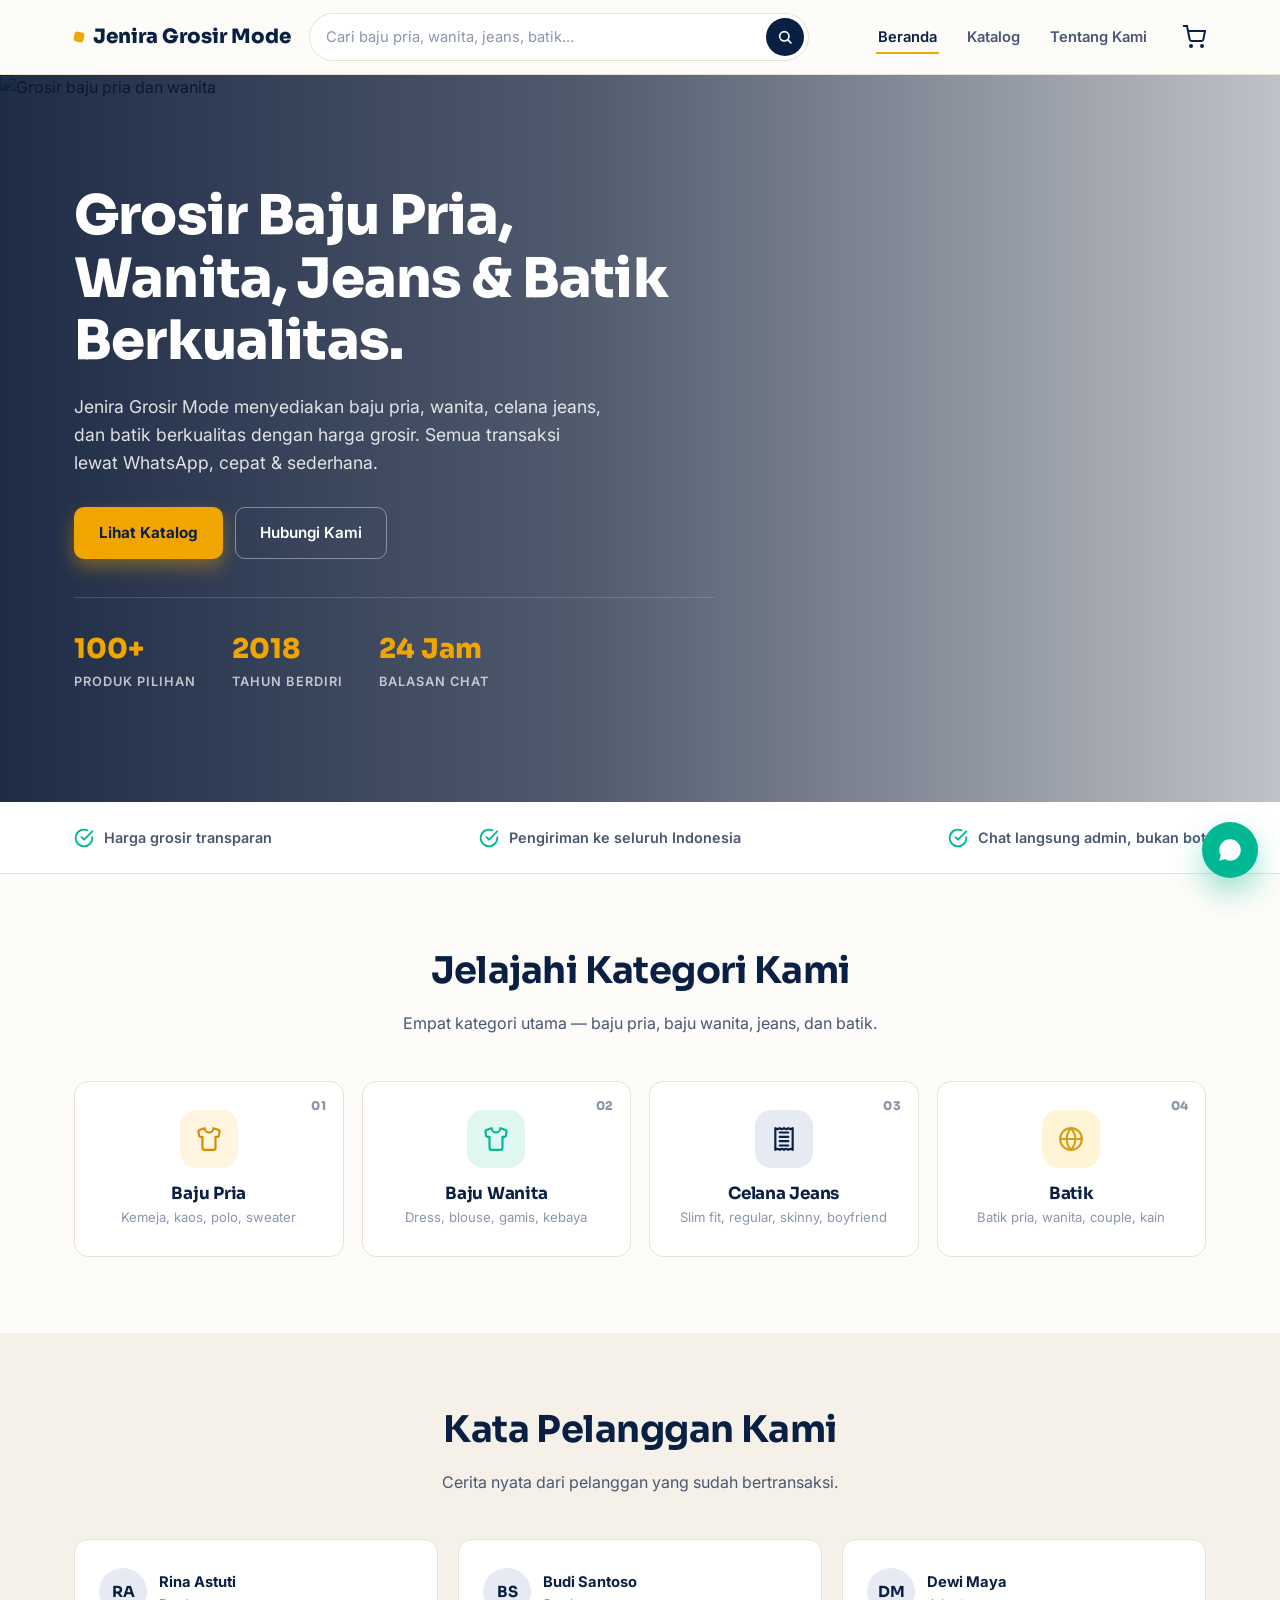
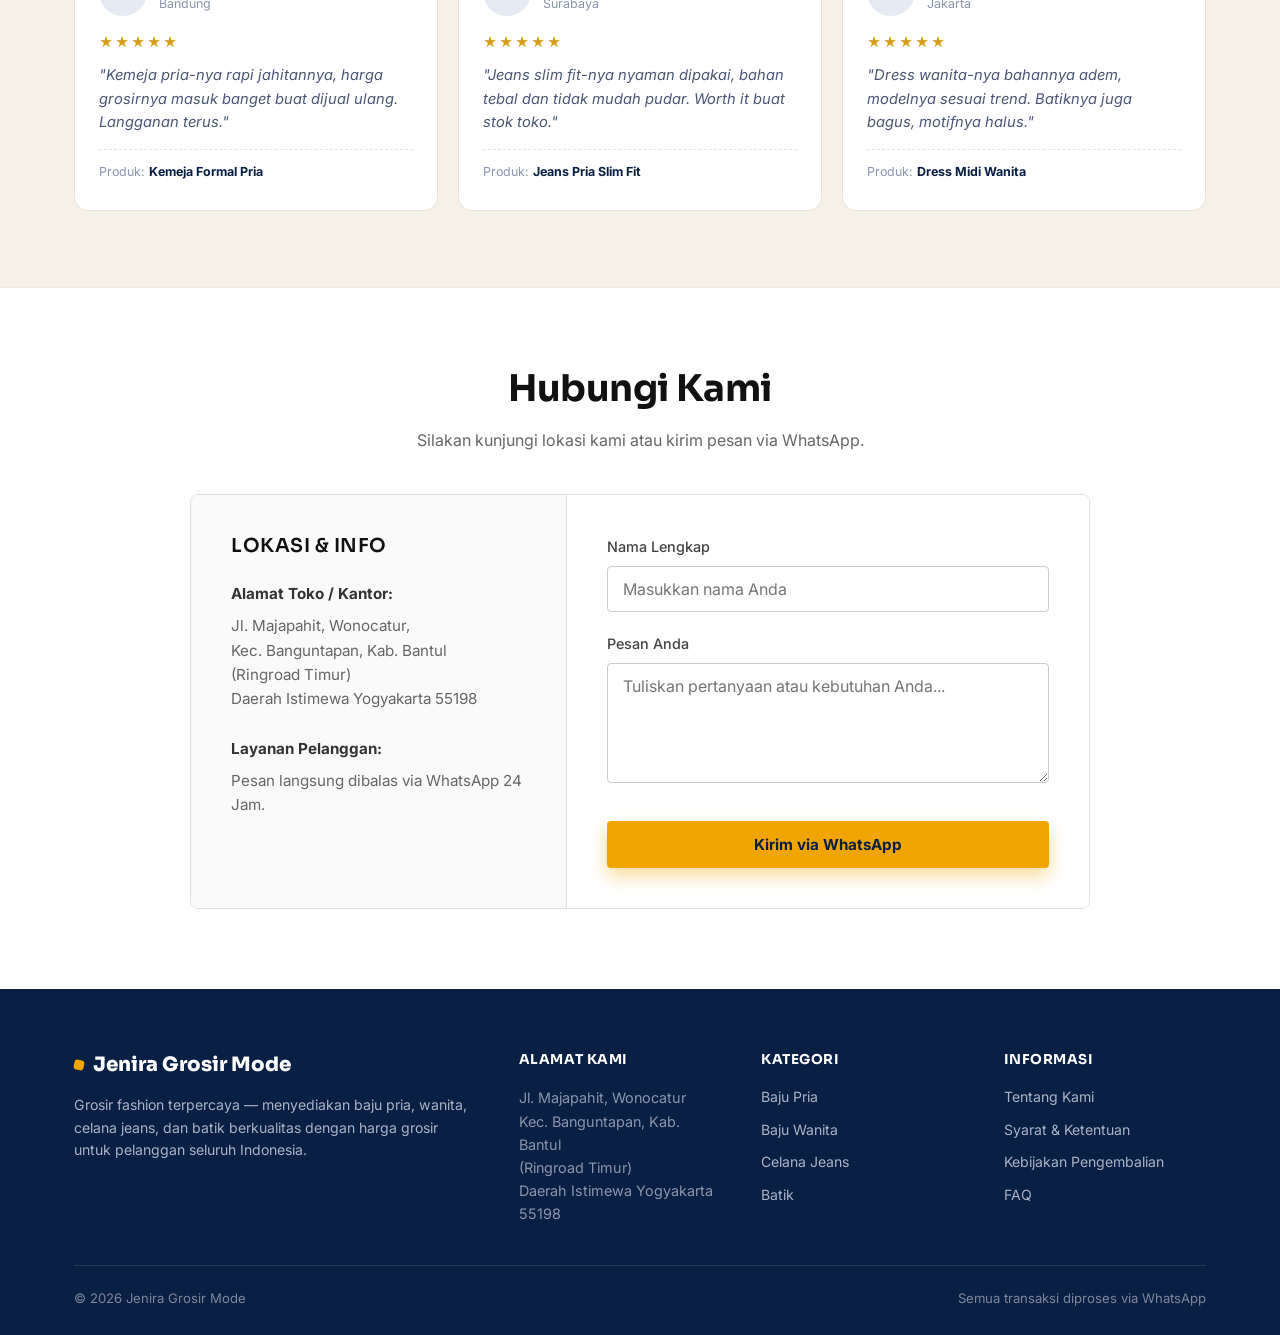
==== commit 134a7c21: "final" ====
--- a/index.html
+++ b/index.html
@@ -4,33 +4,22 @@
     <meta charset="UTF-8" />
     <meta name="viewport" content="width=device-width, initial-scale=1.0" />
     <title>Jenira Grosir Mode — Grosir Baju Pria, Wanita, Jeans & Batik</title>
-    <meta
-      name="description"
-      content="Jenira Grosir Mode: grosir fashion — baju pria, wanita, celana jeans, dan batik berkualitas dengan harga grosir. Pesan langsung via WhatsApp."
-    />
+    <meta name="description" content="Jenira Grosir Mode: grosir fashion — baju pria, wanita, celana jeans, dan batik berkualitas dengan harga grosir. Pesan langsung via WhatsApp." />
     <link rel="stylesheet" href="style.css" />
+    <link rel="apple-touch-icon" sizes="180x180" href="/apple-touch-icon.png" />
+    <link rel="icon" type="image/png" sizes="32x32" href="/favicon-32x32.png" />
+    <link rel="icon" type="image/png" sizes="16x16" href="/favicon-16x16.png" />
+    <link rel="manifest" href="/site.webmanifest" />
   </head>
   <body>
     <!-- NAVBAR -->
     <nav class="navbar">
       <div class="container">
-        <a href="index.html" class="logo"
-          ><span class="dot"></span>Jenira Grosir Mode</a
-        >
+        <a href="index.html" class="logo"><span class="dot"></span>Jenira Grosir Mode</a>
         <form class="search-bar" id="searchForm" role="search">
-          <input
-            type="text"
-            id="searchInput"
-            placeholder="Cari baju pria, wanita, jeans, batik..."
-          />
+          <input type="text" id="searchInput" placeholder="Cari baju pria, wanita, jeans, batik..." />
           <button type="submit" aria-label="Cari">
-            <svg
-              viewBox="0 0 24 24"
-              fill="none"
-              stroke="currentColor"
-              stroke-width="2.5"
-              stroke-linecap="round"
-            >
+            <svg viewBox="0 0 24 24" fill="none" stroke="currentColor" stroke-width="2.5" stroke-linecap="round">
               <circle cx="11" cy="11" r="7"></circle>
               <line x1="21" y1="21" x2="16.65" y2="16.65"></line>
             </svg>
@@ -41,14 +30,13 @@
           <li><a href="katalog.html">Katalog</a></li>
           <li><a href="tentang.html">Tentang Kami</a></li>
         </ul>
+        <!-- CART ICON -->
+        <a href="checkout.html" class="cart-nav-icon">
+          <svg viewBox="0 0 24 24" fill="none" stroke="currentColor" stroke-width="2"><circle cx="9" cy="21" r="1"></circle><circle cx="20" cy="21" r="1"></circle><path d="M1 1h4l2.68 13.39a2 2 0 0 0 2 1.61h9.72a2 2 0 0 0 2-1.61L23 6H6"></path></svg>
+          <span class="cart-badge">0</span>
+        </a>
         <button class="hamburger" id="hamburger" aria-label="Menu">
-          <svg
-            viewBox="0 0 24 24"
-            fill="none"
-            stroke="currentColor"
-            stroke-width="2"
-            stroke-linecap="round"
-          >
+          <svg viewBox="0 0 24 24" fill="none" stroke="currentColor" stroke-width="2" stroke-linecap="round">
             <line x1="3" y1="6" x2="21" y2="6"></line>
             <line x1="3" y1="12" x2="21" y2="12"></line>
             <line x1="3" y1="18" x2="21" y2="18"></line>
@@ -73,33 +61,22 @@
     <!-- HERO -->
     <section class="hero">
       <div class="hero-bg">
-        <img
-          src="https://images.pexels.com/photos/5239067/pexels-photo-5239067.jpeg?auto=compress&cs=tinysrgb&w=1600"
-          alt="Grosir baju pria dan wanita"
-        />
+        <img src="https://images.pexels.com/photos/5239067/pexels-photo-5239067.jpeg?auto=compress&cs=tinysrgb&w=1600" alt="Grosir baju pria dan wanita" />
       </div>
       <div class="container">
         <div class="hero-inner">
           <h1>Grosir Baju Pria, Wanita, Jeans &amp; Batik Berkualitas.</h1>
           <p class="lead">
-            Jenira Grosir Mode menyediakan baju pria, wanita, celana jeans, dan
-            batik berkualitas dengan harga grosir. Semua transaksi lewat
-            WhatsApp, cepat &amp; sederhana.
+            Jenira Grosir Mode menyediakan baju pria, wanita, celana jeans, dan batik berkualitas dengan harga grosir. Semua transaksi lewat WhatsApp, cepat &amp; sederhana.
           </p>
           <div class="hero-cta">
             <a href="katalog.html" class="btn btn-accent">Lihat Katalog</a>
             <a href="#contact" class="btn btn-outline-light">Hubungi Kami</a>
           </div>
           <div class="hero-stats">
-            <div class="hero-stat">
-              <strong>100+</strong><span>Produk Pilihan</span>
-            </div>
-            <div class="hero-stat">
-              <strong>2018</strong><span>Tahun Berdiri</span>
-            </div>
-            <div class="hero-stat">
-              <strong>24 Jam</strong><span>Balasan Chat</span>
-            </div>
+            <div class="hero-stat"><strong>100+</strong><span>Produk Pilihan</span></div>
+            <div class="hero-stat"><strong>2018</strong><span>Tahun Berdiri</span></div>
+            <div class="hero-stat"><strong>24 Jam</strong><span>Balasan Chat</span></div>
           </div>
         </div>
       </div>
@@ -109,45 +86,15 @@
     <div class="trust-strip">
       <div class="container">
         <div class="trust-item">
-          <svg
-            viewBox="0 0 24 24"
-            fill="none"
-            stroke="currentColor"
-            stroke-width="2.2"
-            stroke-linecap="round"
-            stroke-linejoin="round"
-          >
-            <path d="M22 11.08V12a10 10 0 1 1-5.93-9.14"></path>
-            <polyline points="22 4 12 14.01 9 11.01"></polyline>
-          </svg>
+          <svg viewBox="0 0 24 24" fill="none" stroke="currentColor" stroke-width="2.2" stroke-linecap="round" stroke-linejoin="round"><path d="M22 11.08V12a10 10 0 1 1-5.93-9.14"></path><polyline points="22 4 12 14.01 9 11.01"></polyline></svg>
           Harga grosir transparan
         </div>
         <div class="trust-item">
-          <svg
-            viewBox="0 0 24 24"
-            fill="none"
-            stroke="currentColor"
-            stroke-width="2.2"
-            stroke-linecap="round"
-            stroke-linejoin="round"
-          >
-            <path d="M22 11.08V12a10 10 0 1 1-5.93-9.14"></path>
-            <polyline points="22 4 12 14.01 9 11.01"></polyline>
-          </svg>
+          <svg viewBox="0 0 24 24" fill="none" stroke="currentColor" stroke-width="2.2" stroke-linecap="round" stroke-linejoin="round"><path d="M22 11.08V12a10 10 0 1 1-5.93-9.14"></path><polyline points="22 4 12 14.01 9 11.01"></polyline></svg>
           Pengiriman ke seluruh Indonesia
         </div>
         <div class="trust-item">
-          <svg
-            viewBox="0 0 24 24"
-            fill="none"
-            stroke="currentColor"
-            stroke-width="2.2"
-            stroke-linecap="round"
-            stroke-linejoin="round"
-          >
-            <path d="M22 11.08V12a10 10 0 1 1-5.93-9.14"></path>
-            <polyline points="22 4 12 14.01 9 11.01"></polyline>
-          </svg>
+          <svg viewBox="0 0 24 24" fill="none" stroke="currentColor" stroke-width="2.2" stroke-linecap="round" stroke-linejoin="round"><path d="M22 11.08V12a10 10 0 1 1-5.93-9.14"></path><polyline points="22 4 12 14.01 9 11.01"></polyline></svg>
           Chat langsung admin, bukan bot
         </div>
       </div>
@@ -164,18 +111,7 @@
           <a href="katalog.html#baju-pria" class="cat-card c-baju">
             <span class="cat-num">01</span>
             <div class="cat-icon">
-              <svg
-                viewBox="0 0 24 24"
-                fill="none"
-                stroke="currentColor"
-                stroke-width="2"
-                stroke-linecap="round"
-                stroke-linejoin="round"
-              >
-                <path
-                  d="M20.38 3.46 16 2a4 4 0 0 1-8 0L3.62 3.46a2 2 0 0 0-1.34 2.23l.58 3.47a1 1 0 0 0 .99.84H6v10a2 2 0 0 0 2 2h8a2 2 0 0 0 2-2V10h2.15a1 1 0 0 0 .99-.84l.58-3.47a2 2 0 0 0-1.34-2.23z"
-                ></path>
-              </svg>
+              <svg viewBox="0 0 24 24" fill="none" stroke="currentColor" stroke-width="2" stroke-linecap="round" stroke-linejoin="round"><path d="M20.38 3.46 16 2a4 4 0 0 1-8 0L3.62 3.46a2 2 0 0 0-1.34 2.23l.58 3.47a1 1 0 0 0 .99.84H6v10a2 2 0 0 0 2 2h8a2 2 0 0 0 2-2V10h2.15a1 1 0 0 0 .99-.84l.58-3.47a2 2 0 0 0-1.34-2.23z"></path></svg>
             </div>
             <h3>Baju Pria</h3>
             <p>Kemeja, kaos, polo, sweater</p>
@@ -183,18 +119,7 @@
           <a href="katalog.html#baju-wanita" class="cat-card c-software">
             <span class="cat-num">02</span>
             <div class="cat-icon">
-              <svg
-                viewBox="0 0 24 24"
-                fill="none"
-                stroke="currentColor"
-                stroke-width="2"
-                stroke-linecap="round"
-                stroke-linejoin="round"
-              >
-                <path
-                  d="M20.38 3.46 16 2a4 4 0 0 1-8 0L3.62 3.46a2 2 0 0 0-1.34 2.23l.58 3.47a1 1 0 0 0 .99.84H6v10a2 2 0 0 0 2 2h8a2 2 0 0 0 2-2V10h2.15a1 1 0 0 0 .99-.84l.58-3.47a2 2 0 0 0-1.34-2.23z"
-                ></path>
-              </svg>
+              <svg viewBox="0 0 24 24" fill="none" stroke="currentColor" stroke-width="2" stroke-linecap="round" stroke-linejoin="round"><path d="M20.38 3.46 16 2a4 4 0 0 1-8 0L3.62 3.46a2 2 0 0 0-1.34 2.23l.58 3.47a1 1 0 0 0 .99.84H6v10a2 2 0 0 0 2 2h8a2 2 0 0 0 2-2V10h2.15a1 1 0 0 0 .99-.84l.58-3.47a2 2 0 0 0-1.34-2.23z"></path></svg>
             </div>
             <h3>Baju Wanita</h3>
             <p>Dress, blouse, gamis, kebaya</p>
@@ -202,17 +127,7 @@
           <a href="katalog.html#jeans" class="cat-card c-tour">
             <span class="cat-num">03</span>
             <div class="cat-icon">
-              <svg
-                viewBox="0 0 24 24"
-                fill="none"
-                stroke="currentColor"
-                stroke-width="2"
-                stroke-linecap="round"
-                stroke-linejoin="round"
-              >
-                <path d="M4 2v20l2-1 2 1 2-1 2 1 2-1 2 1 2-1 2 1V2l-2 1-2-1-2 1-2-1-2 1-2-1-2 1Z" />
-                <path d="M8 6h8M8 10h8M8 14h8M8 18h8" />
-              </svg>
+              <svg viewBox="0 0 24 24" fill="none" stroke="currentColor" stroke-width="2" stroke-linecap="round" stroke-linejoin="round"><path d="M4 2v20l2-1 2 1 2-1 2 1 2-1 2 1 2-1 2 1V2l-2 1-2-1-2 1-2-1-2 1-2-1-2 1Z" /><path d="M8 6h8M8 10h8M8 14h8M8 18h8" /></svg>
             </div>
             <h3>Celana Jeans</h3>
             <p>Slim fit, regular, skinny, boyfriend</p>
@@ -220,18 +135,7 @@
           <a href="katalog.html#batik" class="cat-card c-batik">
             <span class="cat-num">04</span>
             <div class="cat-icon">
-              <svg
-                viewBox="0 0 24 24"
-                fill="none"
-                stroke="currentColor"
-                stroke-width="2"
-                stroke-linecap="round"
-                stroke-linejoin="round"
-              >
-                <circle cx="12" cy="12" r="10" />
-                <path d="M12 2a15.3 15.3 0 0 1 4 10 15.3 15.3 0 0 1-4 10 15.3 15.3 0 0 1-4-10 15.3 15.3 0 0 1 4-10z" />
-                <path d="M2 12h20" />
-              </svg>
+              <svg viewBox="0 0 24 24" fill="none" stroke="currentColor" stroke-width="2" stroke-linecap="round" stroke-linejoin="round"><circle cx="12" cy="12" r="10" /><path d="M12 2a15.3 15.3 0 0 1 4 10 15.3 15.3 0 0 1-4 10 15.3 15.3 0 0 1-4-10 15.3 15.3 0 0 1 4-10z" /><path d="M2 12h20" /></svg>
             </div>
             <h3>Batik</h3>
             <p>Batik pria, wanita, couple, kain</p>
@@ -251,236 +155,66 @@
           <div class="review-card">
             <div class="review-head">
               <div class="review-avatar">RA</div>
-              <div>
-                <div class="review-name">Rina Astuti</div>
-                <div class="review-loc">Bandung</div>
-              </div>
+              <div><div class="review-name">Rina Astuti</div><div class="review-loc">Bandung</div></div>
             </div>
             <div class="review-stars">★★★★★</div>
-            <p class="review-text">
-              "Kemeja pria-nya rapi jahitannya, harga grosirnya masuk banget
-              buat dijual ulang. Langganan terus."
-            </p>
-            <div class="review-produk">
-              Produk: <strong>Kemeja Formal Pria</strong>
-            </div>
+            <p class="review-text">"Kemeja pria-nya rapi jahitannya, harga grosirnya masuk banget buat dijual ulang. Langganan terus."</p>
+            <div class="review-produk">Produk: <strong>Kemeja Formal Pria</strong></div>
           </div>
           <div class="review-card">
             <div class="review-head">
               <div class="review-avatar">BS</div>
-              <div>
-                <div class="review-name">Budi Santoso</div>
-                <div class="review-loc">Surabaya</div>
-              </div>
+              <div><div class="review-name">Budi Santoso</div><div class="review-loc">Surabaya</div></div>
             </div>
             <div class="review-stars">★★★★★</div>
-            <p class="review-text">
-              "Jeans slim fit-nya nyaman dipakai, bahan tebal dan tidak mudah
-              pudar. Worth it buat stok toko."
-            </p>
-            <div class="review-produk">
-              Produk: <strong>Jeans Pria Slim Fit</strong>
-            </div>
+            <p class="review-text">"Jeans slim fit-nya nyaman dipakai, bahan tebal dan tidak mudah pudar. Worth it buat stok toko."</p>
+            <div class="review-produk">Produk: <strong>Jeans Pria Slim Fit</strong></div>
           </div>
           <div class="review-card">
             <div class="review-head">
               <div class="review-avatar">DM</div>
-              <div>
-                <div class="review-name">Dewi Maya</div>
-                <div class="review-loc">Jakarta</div>
-              </div>
+              <div><div class="review-name">Dewi Maya</div><div class="review-loc">Jakarta</div></div>
             </div>
             <div class="review-stars">★★★★★</div>
-            <p class="review-text">
-              "Dress wanita-nya bahannya adem, modelnya sesuai trend. Batiknya
-              juga bagus, motifnya halus."
-            </p>
-            <div class="review-produk">
-              Produk: <strong>Dress Midi Wanita</strong>
-            </div>
+            <p class="review-text">"Dress wanita-nya bahannya adem, modelnya sesuai trend. Batiknya juga bagus, motifnya halus."</p>
+            <div class="review-produk">Produk: <strong>Dress Midi Wanita</strong></div>
           </div>
         </div>
       </div>
     </section>
 
     <!-- KONTAK -->
-    <section
-      class="contact-section"
-      id="contact"
-      style="
-        padding: 80px 0;
-        background-color: #ffffff;
-        border-top: 1px solid #eaeaea;
-      "
-    >
+    <section class="contact-section" id="contact" style="padding: 80px 0; background-color: #ffffff; border-top: 1px solid #eaeaea;">
       <div class="container">
         <div class="section-head center" style="margin-bottom: 40px">
           <h2 style="color: #111">Hubungi Kami</h2>
-          <p style="color: #666">
-            Silakan kunjungi lokasi kami atau kirim pesan via WhatsApp.
-          </p>
-        </div>
-
-        <div
-          style="
-            display: flex;
-            flex-wrap: wrap;
-            max-width: 900px;
-            margin: 0 auto;
-            border: 1px solid #e0e0e0;
-            border-radius: 8px;
-            overflow: hidden;
-          "
-        >
-          <div
-            style="
-              flex: 1;
-              min-width: 300px;
-              background: #fafafa;
-              padding: 40px;
-              border-right: 1px solid #e0e0e0;
-            "
-          >
-            <h3
-              style="
-                font-size: 1.2rem;
-                margin-bottom: 25px;
-                color: #111;
-                font-weight: 600;
-                text-transform: uppercase;
-                letter-spacing: 0.5px;
-              "
-            >
-              Lokasi & Info
-            </h3>
-
+          <p style="color: #666">Silakan kunjungi lokasi kami atau kirim pesan via WhatsApp.</p>
+        </div>
+        <div style="display: flex; flex-wrap: wrap; max-width: 900px; margin: 0 auto; border: 1px solid #e0e0e0; border-radius: 8px; overflow: hidden;">
+          <div style="flex: 1; min-width: 300px; background: #fafafa; padding: 40px; border-right: 1px solid #e0e0e0;">
+            <h3 style="font-size: 1.2rem; margin-bottom: 25px; color: #111; font-weight: 600; text-transform: uppercase; letter-spacing: 0.5px;">Lokasi & Info</h3>
             <div style="margin-bottom: 25px">
-              <strong
-                style="
-                  display: block;
-                  margin-bottom: 8px;
-                  font-size: 0.95rem;
-                  color: #333;
-                "
-                >Alamat Toko / Kantor:</strong
-              >
-              <p
-                style="
-                  margin: 0;
-                  line-height: 1.6;
-                  font-size: 0.95rem;
-                  color: #666;
-                "
-              >
-                Jl. Majapahit, Wonocatur,<br />
-                Kec. Banguntapan, Kab. Bantul<br />
-                (Ringroad Timur)<br />
-                Daerah Istimewa Yogyakarta 55198
+              <strong style="display: block; margin-bottom: 8px; font-size: 0.95rem; color: #333;">Alamat Toko / Kantor:</strong>
+              <p style="margin: 0; line-height: 1.6; font-size: 0.95rem; color: #666;">
+                Jl. Majapahit, Wonocatur,<br />Kec. Banguntapan, Kab. Bantul<br />(Ringroad Timur)<br />Daerah Istimewa Yogyakarta 55198
               </p>
             </div>
-
             <div style="margin-bottom: 25px">
-              <strong
-                style="
-                  display: block;
-                  margin-bottom: 8px;
-                  font-size: 0.95rem;
-                  color: #333;
-                "
-                >Layanan Pelanggan:</strong
-              >
-              <p style="margin: 0; font-size: 0.95rem; color: #666">
-                Pesan langsung dibalas via WhatsApp 24 Jam.
-              </p>
-            </div>
-          </div>
-
-          <div
-            style="
-              flex: 1.5;
-              min-width: 300px;
-              padding: 40px;
-              background: #ffffff;
-            "
-          >
-            <form
-              id="contactForm"
-              style="display: flex; flex-direction: column; gap: 20px"
-            >
+              <strong style="display: block; margin-bottom: 8px; font-size: 0.95rem; color: #333;">Layanan Pelanggan:</strong>
+              <p style="margin: 0; font-size: 0.95rem; color: #666;">Pesan langsung dibalas via WhatsApp 24 Jam.</p>
+            </div>
+          </div>
+          <div style="flex: 1.5; min-width: 300px; padding: 40px; background: #ffffff;">
+            <form id="contactForm" style="display: flex; flex-direction: column; gap: 20px">
               <div class="form-group" style="margin-bottom: 0">
-                <label
-                  for="nama"
-                  style="
-                    display: block;
-                    margin-bottom: 8px;
-                    font-weight: 500;
-                    font-size: 0.9rem;
-                    color: #444;
-                  "
-                  >Nama Lengkap</label
-                >
-                <input
-                  type="text"
-                  id="nama"
-                  required
-                  placeholder="Masukkan nama Anda"
-                  style="
-                    width: 100%;
-                    box-sizing: border-box;
-                    padding: 12px 15px;
-                    border: 1px solid #ccc;
-                    border-radius: 4px;
-                    font-size: 1rem;
-                    outline: none;
-                    background: #fff;
-                    transition: border-color 0.2s;
-                  "
-                  onfocus="this.style.borderColor = '#888'"
-                  onblur="this.style.borderColor = '#ccc'"
-                />
+                <label for="nama" style="display: block; margin-bottom: 8px; font-weight: 500; font-size: 0.9rem; color: #444;">Nama Lengkap</label>
+                <input type="text" id="nama" required placeholder="Masukkan nama Anda" style="width: 100%; box-sizing: border-box; padding: 12px 15px; border: 1px solid #ccc; border-radius: 4px; font-size: 1rem; outline: none; background: #fff; transition: border-color 0.2s;" onfocus="this.style.borderColor = '#888'" onblur="this.style.borderColor = '#ccc'" />
               </div>
-
               <div class="form-group" style="margin-bottom: 0">
-                <label
-                  for="pesan"
-                  style="
-                    display: block;
-                    margin-bottom: 8px;
-                    font-weight: 500;
-                    font-size: 0.9rem;
-                    color: #444;
-                  "
-                  >Pesan Anda</label
-                >
-                <textarea
-                  id="pesan"
-                  required
-                  placeholder="Tuliskan pertanyaan atau kebutuhan Anda..."
-                  style="
-                    width: 100%;
-                    box-sizing: border-box;
-                    padding: 12px 15px;
-                    border: 1px solid #ccc;
-                    border-radius: 4px;
-                    font-size: 1rem;
-                    outline: none;
-                    min-height: 120px;
-                    resize: vertical;
-                    background: #fff;
-                    transition: border-color 0.2s;
-                  "
-                  onfocus="this.style.borderColor = '#888'"
-                  onblur="this.style.borderColor = '#ccc'"
-                ></textarea>
+                <label for="pesan" style="display: block; margin-bottom: 8px; font-weight: 500; font-size: 0.9rem; color: #444;">Pesan Anda</label>
+                <textarea id="pesan" required placeholder="Tuliskan pertanyaan atau kebutuhan Anda..." style="width: 100%; box-sizing: border-box; padding: 12px 15px; border: 1px solid #ccc; border-radius: 4px; font-size: 1rem; outline: none; min-height: 120px; resize: vertical; background: #fff; transition: border-color 0.2s;" onfocus="this.style.borderColor = '#888'" onblur="this.style.borderColor = '#ccc'"></textarea>
               </div>
-
-              <button
-                type="submit"
-                class="btn btn-accent btn-block"
-                style="margin-top: 10px; border-radius: 4px"
-              >
-                Kirim via WhatsApp
-              </button>
+              <button type="submit" class="btn btn-accent btn-block" style="margin-top: 10px; border-radius: 4px">Kirim via WhatsApp</button>
             </form>
           </div>
         </div>
@@ -492,33 +226,15 @@
       <div class="container">
         <div class="footer-top">
           <div>
-            <a href="index.html" class="logo"
-              ><span class="dot"></span>Jenira Grosir Mode</a
-            >
-            <p>
-              Grosir fashion terpercaya — menyediakan baju pria, wanita, celana
-              jeans, dan batik berkualitas dengan harga grosir untuk pelanggan
-              seluruh Indonesia.
-            </p>
-          </div>
-
+            <a href="index.html" class="logo"><span class="dot"></span>Jenira Grosir Mode</a>
+            <p>Grosir fashion terpercaya — menyediakan baju pria, wanita, celana jeans, dan batik berkualitas dengan harga grosir untuk pelanggan seluruh Indonesia.</p>
+          </div>
           <div class="footer-col">
             <h5>Alamat Kami</h5>
-            <address
-              style="
-                font-style: normal;
-                opacity: 0.8;
-                font-size: 0.9rem;
-                line-height: 1.6;
-              "
-            >
-              Jl. Majapahit, Wonocatur<br />
-              Kec. Banguntapan, Kab. Bantul<br />
-              (Ringroad Timur)<br />
-              Daerah Istimewa Yogyakarta 55198
+            <address style="font-style: normal; opacity: 0.8; font-size: 0.9rem; line-height: 1.6;">
+              Jl. Majapahit, Wonocatur<br />Kec. Banguntapan, Kab. Bantul<br />(Ringroad Timur)<br />Daerah Istimewa Yogyakarta 55198
             </address>
           </div>
-
           <div class="footer-col">
             <h5>Kategori</h5>
             <a href="katalog.html#baju-pria">Baju Pria</a>
@@ -526,7 +242,6 @@
             <a href="katalog.html#jeans">Celana Jeans</a>
             <a href="katalog.html#batik">Batik</a>
           </div>
-
           <div class="footer-col">
             <h5>Informasi</h5>
             <a href="tentang.html">Tentang Kami</a>
@@ -543,11 +258,7 @@
     </footer>
 
     <a href="#" class="wa-float" id="waFloat" aria-label="Chat WhatsApp">
-      <svg viewBox="0 0 24 24" fill="currentColor">
-        <path
-          d="M12.04 2C6.58 2 2.13 6.45 2.13 11.91c0 1.75.46 3.45 1.32 4.95L2 22l5.29-1.39a9.87 9.87 0 0 0 4.75 1.21h.01c5.46 0 9.9-4.45 9.9-9.91C21.96 6.45 17.5 2 12.04 2z"
-        />
-      </svg>
+      <svg viewBox="0 0 24 24" fill="currentColor"><path d="M12.04 2C6.58 2 2.13 6.45 2.13 11.91c0 1.75.46 3.45 1.32 4.95L2 22l5.29-1.39a9.87 9.87 0 0 0 4.75 1.21h.01c5.46 0 9.9-4.45 9.9-9.91C21.96 6.45 17.5 2 12.04 2z"/></svg>
     </a>
 
     <script src="script.js"></script>
--- a/style.css
+++ b/style.css
@@ -290,6 +290,38 @@
   border-color: var(--accent);
 }
 
+.cart-nav-icon {
+  position: relative;
+  display: flex;
+  align-items: center;
+  color: var(--ink);
+  margin-left: 15px;
+  transition: color 0.15s;
+}
+.cart-nav-icon:hover {
+  color: var(--accent);
+}
+.cart-nav-icon svg {
+  width: 24px;
+  height: 24px;
+}
+.cart-badge {
+  position: absolute;
+  top: -8px;
+  right: -8px;
+  background: var(--accent);
+  color: var(--ink);
+  font-size: 10px;
+  font-weight: 800;
+  width: 18px;
+  height: 18px;
+  border-radius: 50%;
+  display: none;
+  align-items: center;
+  justify-content: center;
+  font-family: "Sora", sans-serif;
+}
+
 .hamburger {
   display: none;
   width: 42px;
@@ -973,6 +1005,14 @@
   100% {
     transform: scale(1);
   }
+}
+
+.btn-add-cart {
+  margin-top: 10px;
+  padding: 8px 12px;
+  font-size: 0.85rem;
+  border-radius: 6px;
+  width: 100%;
 }
 
 /* =========================================================
@@ -1268,7 +1308,7 @@
 }
 
 /* =========================================================
-   CHECKOUT, PAYMENT, CONFIRMATION PAGES (Tambahan Baru)
+   CHECKOUT, PAYMENT, CONFIRMATION PAGES
    ========================================================= */
 .checkout-container {
   display: grid;
@@ -1292,6 +1332,7 @@
 .checkout-summary-item {
   display: flex;
   justify-content: space-between;
+  align-items: center;
   margin-bottom: 15px;
   padding-bottom: 15px;
   border-bottom: 1px dashed var(--border);
@@ -1372,4 +1413,37 @@
 .success-icon svg {
   width: 40px;
   height: 40px;
+}
+
+.payment-options {
+  text-align: left;
+  background: var(--surface);
+  border: 1px solid var(--border);
+  border-radius: 8px;
+  padding: 20px;
+  margin-bottom: 30px;
+}
+.payment-options h4 {
+  margin-bottom: 15px;
+  font-size: 1rem;
+}
+.payment-options label {
+  display: flex;
+  align-items: center;
+  gap: 10px;
+  margin-bottom: 12px;
+  font-size: 0.95rem;
+  cursor: pointer;
+  padding: 10px;
+  border: 1px solid var(--border);
+  border-radius: 6px;
+  transition: background 0.2s;
+}
+.payment-options label:hover {
+  background: var(--bg-alt);
+}
+.payment-options input[type="radio"] {
+  accent-color: var(--accent);
+  width: 18px;
+  height: 18px;
 }
